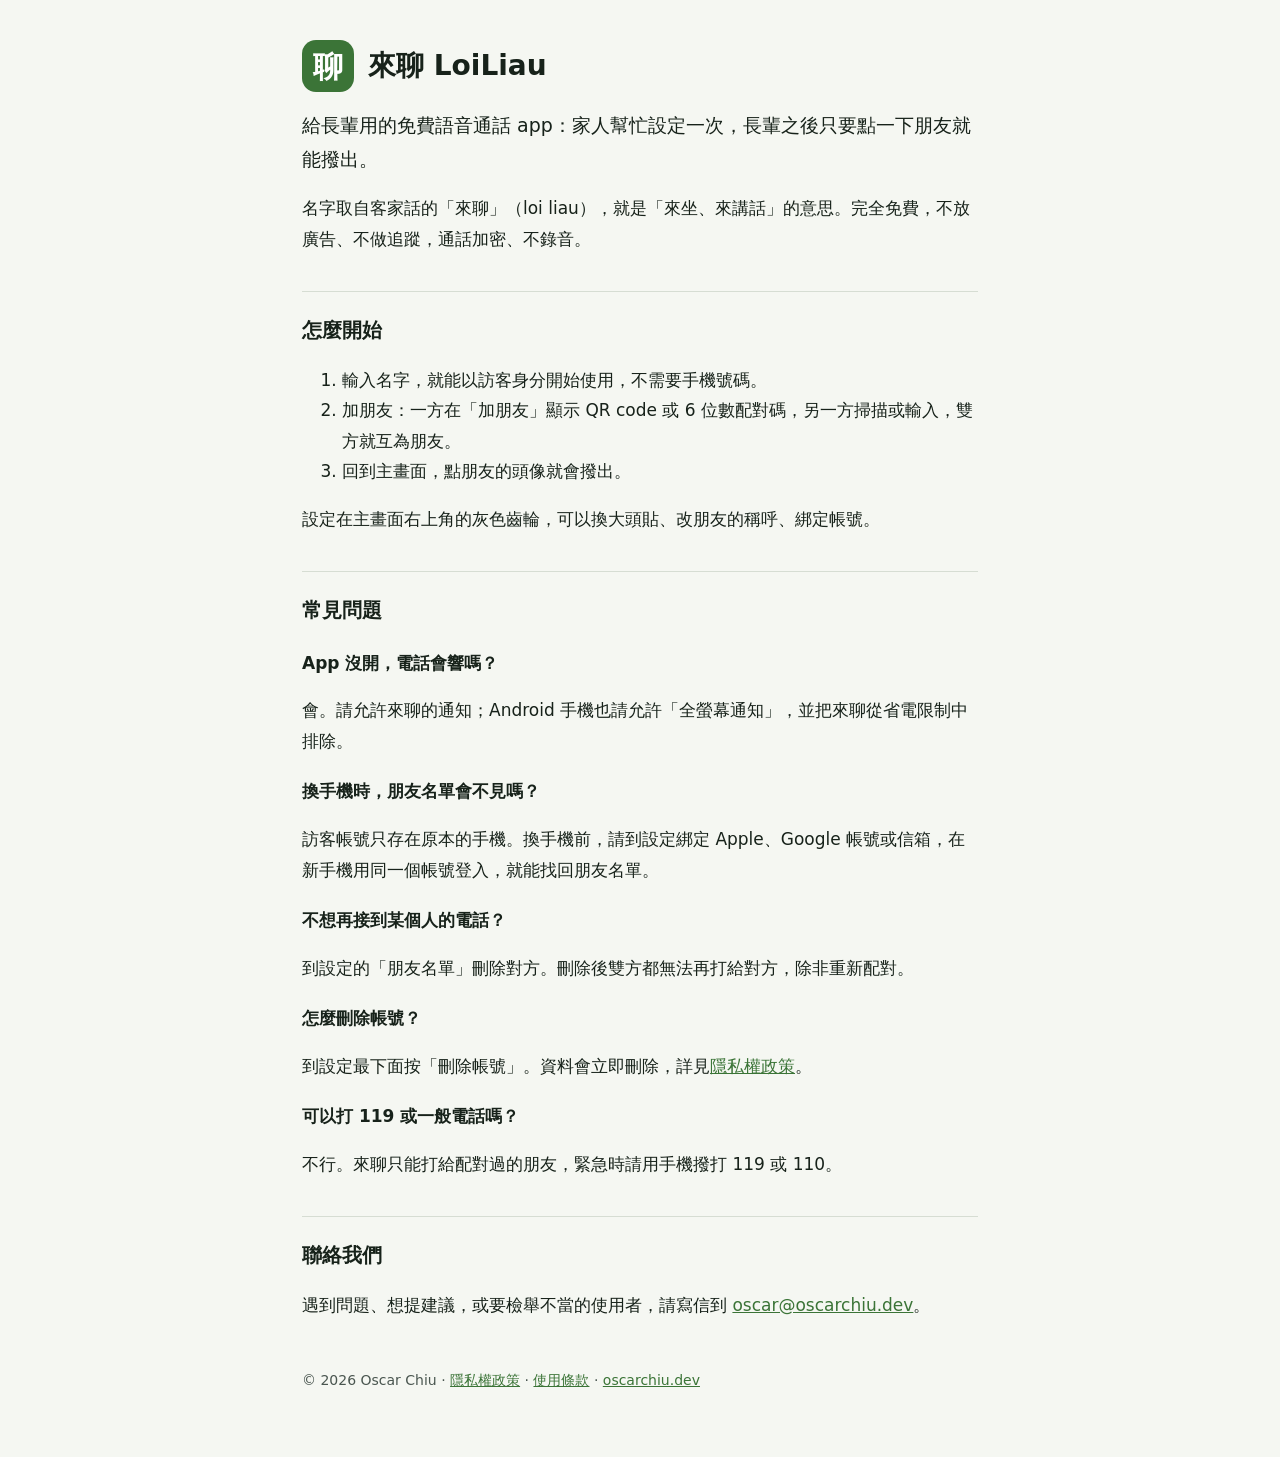
==== loiliau/index.html @ be4e20bd "Add the LoiLiau support page and terms of use" ====
<!doctype html>
<html lang="zh-Hant-TW">
<head>
<meta charset="utf-8">
<meta name="viewport" content="width=device-width, initial-scale=1">
<title>來聊 LoiLiau：給長輩用的免費語音通話</title>
<meta name="description" content="來聊是給長輩用的免費語音通話 app：家人幫忙設定一次，長輩之後點一下朋友就能撥出。使用說明、常見問題與聯絡方式。">
<link rel="canonical" href="https://oscarchiu.dev/loiliau/">
<style>
  :root { --ink: #17221A; --muted: #4A5650; --green: #3B7437; --line: #D6DDD3; --bg: #F5F7F2; }
  * { box-sizing: border-box; }
  body { margin: 0; background: var(--bg); color: var(--ink);
    font: 400 17px/1.8 "Noto Sans TC", -apple-system, system-ui, sans-serif; }
  main { max-width: 720px; margin: 0 auto; padding: 40px 22px 64px; }
  header { display: flex; align-items: center; gap: 14px; margin-bottom: 8px; }
  .icon { width: 52px; height: 52px; border-radius: 14px; background: var(--green); color: #fff;
    display: grid; place-items: center; font-size: 30px; font-weight: 900; flex: none; }
  h1 { font-size: 28px; line-height: 1.3; margin: 0; }
  h2 { font-size: 20px; margin: 36px 0 8px; padding-top: 20px; border-top: 1px solid var(--line); }
  h3 { font-size: 17px; margin: 20px 0 4px; }
  .lead { font-size: 19px; margin: 16px 0 0; }
  a { color: var(--green); }
  footer { margin-top: 48px; color: var(--muted); font-size: 14px; }
</style>
</head>
<body>
<main>
  <header><div class="icon" aria-hidden="true">聊</div><h1>來聊 LoiLiau</h1></header>
  <p class="lead">給長輩用的免費語音通話 app：家人幫忙設定一次，長輩之後只要點一下朋友就能撥出。</p>
  <p>名字取自客家話的「來聊」（loi liau），就是「來坐、來講話」的意思。完全免費，不放廣告、不做追蹤，通話加密、不錄音。</p>

  <h2>怎麼開始</h2>
  <ol>
    <li>輸入名字，就能以訪客身分開始使用，不需要手機號碼。</li>
    <li>加朋友：一方在「加朋友」顯示 QR code 或 6 位數配對碼，另一方掃描或輸入，雙方就互為朋友。</li>
    <li>回到主畫面，點朋友的頭像就會撥出。</li>
  </ol>
  <p>設定在主畫面右上角的灰色齒輪，可以換大頭貼、改朋友的稱呼、綁定帳號。</p>

  <h2>常見問題</h2>
  <h3>App 沒開，電話會響嗎？</h3>
  <p>會。請允許來聊的通知；Android 手機也請允許「全螢幕通知」，並把來聊從省電限制中排除。</p>
  <h3>換手機時，朋友名單會不見嗎？</h3>
  <p>訪客帳號只存在原本的手機。換手機前，請到設定綁定 Apple、Google 帳號或信箱，在新手機用同一個帳號登入，就能找回朋友名單。</p>
  <h3>不想再接到某個人的電話？</h3>
  <p>到設定的「朋友名單」刪除對方。刪除後雙方都無法再打給對方，除非重新配對。</p>
  <h3>怎麼刪除帳號？</h3>
  <p>到設定最下面按「刪除帳號」。資料會立即刪除，詳見<a href="privacy/">隱私權政策</a>。</p>
  <h3>可以打 119 或一般電話嗎？</h3>
  <p>不行。來聊只能打給配對過的朋友，緊急時請用手機撥打 119 或 110。</p>

  <h2>聯絡我們</h2>
  <p>遇到問題、想提建議，或要檢舉不當的使用者，請寫信到 <a href="mailto:oscar@oscarchiu.dev?subject=%E4%BE%86%E8%81%8A">oscar@oscarchiu.dev</a>。</p>

  <footer>© 2026 Oscar Chiu · <a href="privacy/">隱私權政策</a> · <a href="terms/">使用條款</a> · <a href="https://oscarchiu.dev/">oscarchiu.dev</a></footer>
</main>
</body>
</html>
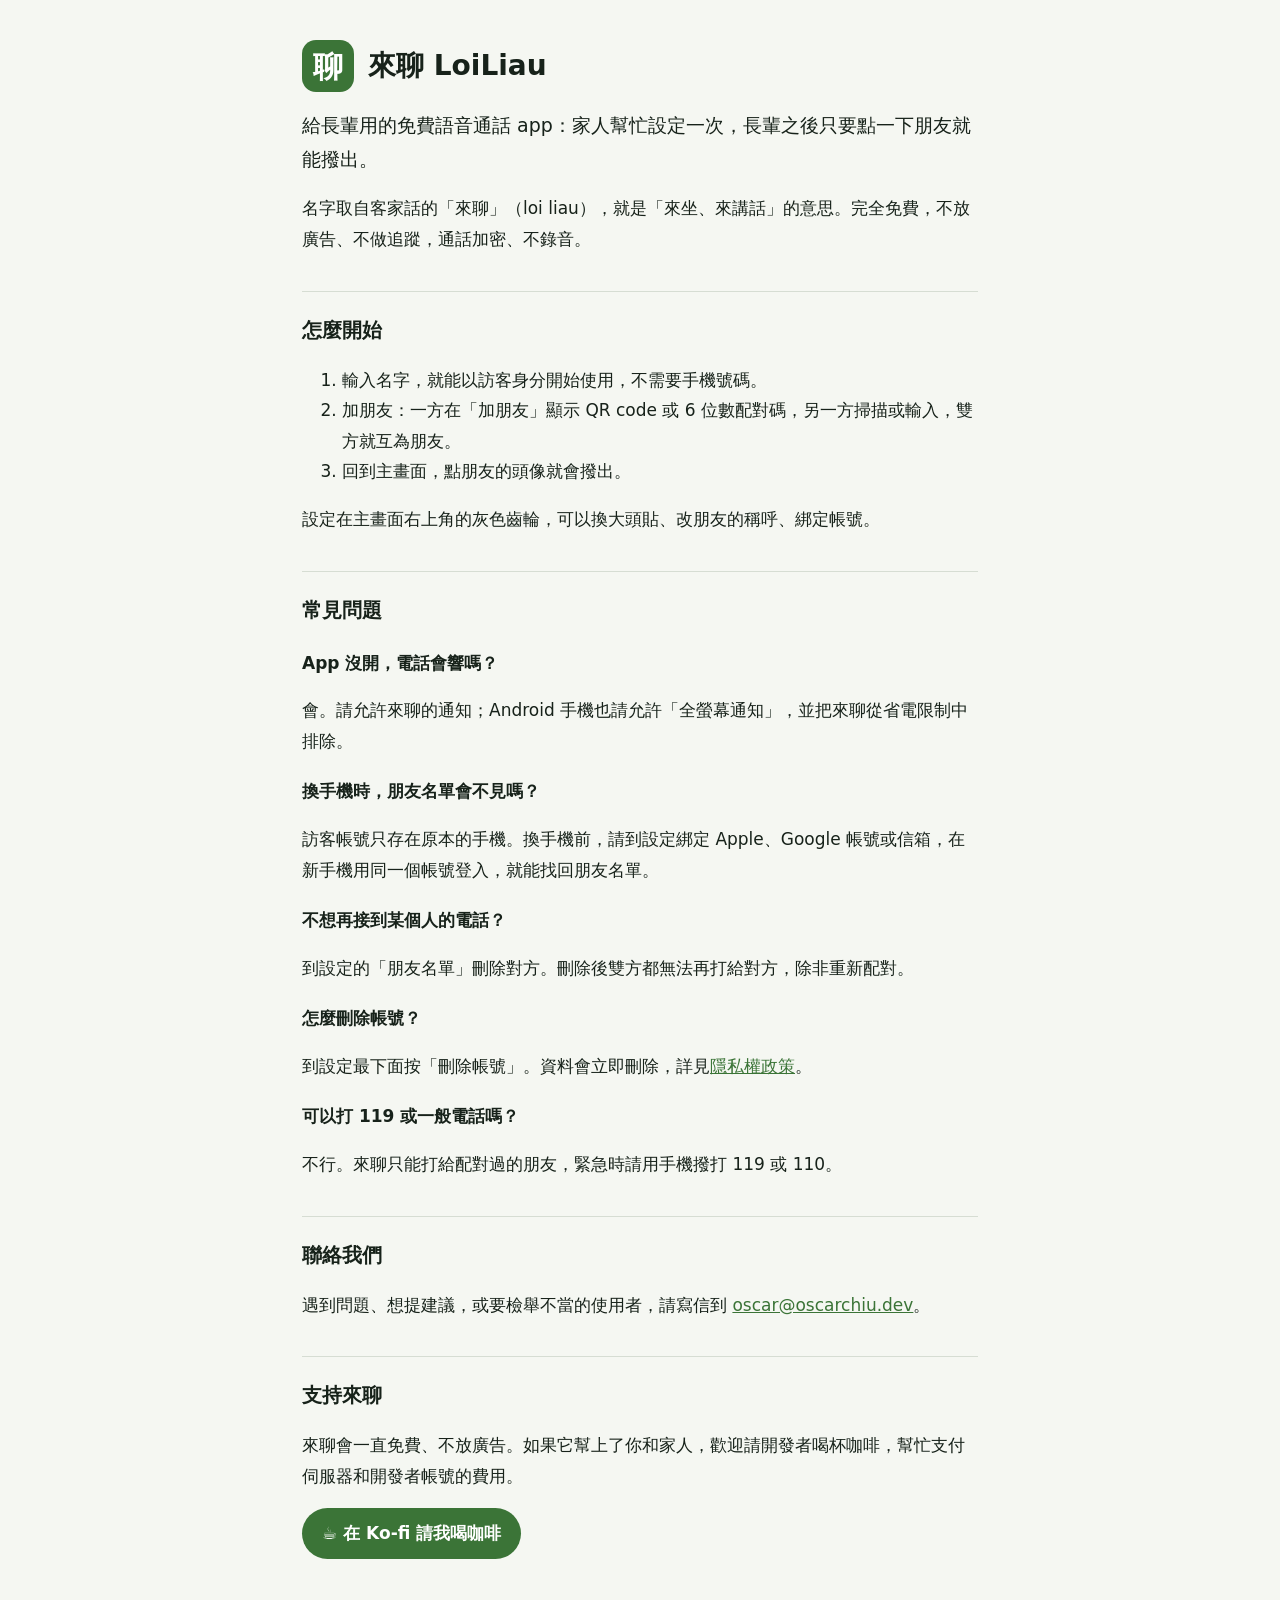
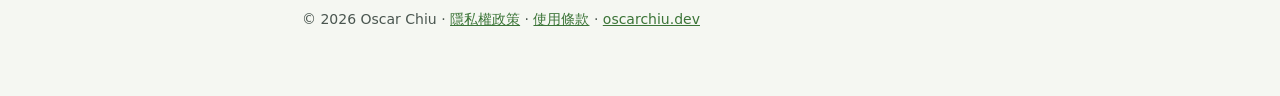
==== commit fcd032c7: "Add a Ko-fi link to the LoiLiau support page, hidden when opened from the app" ====
--- a/loiliau/index.html
+++ b/loiliau/index.html
@@ -20,6 +20,8 @@
   h3 { font-size: 17px; margin: 20px 0 4px; }
   .lead { font-size: 19px; margin: 16px 0 0; }
   a { color: var(--green); }
+  .kofi { display: inline-block; padding: 10px 20px; border-radius: 999px; background: var(--green);
+    color: #fff; font-weight: 700; text-decoration: none; }
   footer { margin-top: 48px; color: var(--muted); font-size: 14px; }
 </style>
 </head>
@@ -52,6 +54,18 @@
   <h2>聯絡我們</h2>
   <p>遇到問題、想提建議，或要檢舉不當的使用者，請寫信到 <a href="mailto:oscar@oscarchiu.dev?subject=%E4%BE%86%E8%81%8A">oscar@oscarchiu.dev</a>。</p>
 
+  <!-- Hidden unless opened outside the app: App Review does not allow an app to lead to tips for its developer. -->
+  <section id="sponsor" hidden>
+    <h2>支持來聊</h2>
+    <p>來聊會一直免費、不放廣告。如果它幫上了你和家人，歡迎請開發者喝杯咖啡，幫忙支付伺服器和開發者帳號的費用。</p>
+    <p><a class="kofi" href="https://ko-fi.com/oscarchiudev" target="_blank" rel="noopener">☕ 在 Ko-fi 請我喝咖啡</a></p>
+  </section>
+  <script>
+    if (new URLSearchParams(location.search).get('from') !== 'app') {
+      document.getElementById('sponsor').hidden = false;
+    }
+  </script>
+
   <footer>© 2026 Oscar Chiu · <a href="privacy/">隱私權政策</a> · <a href="terms/">使用條款</a> · <a href="https://oscarchiu.dev/">oscarchiu.dev</a></footer>
 </main>
 </body>
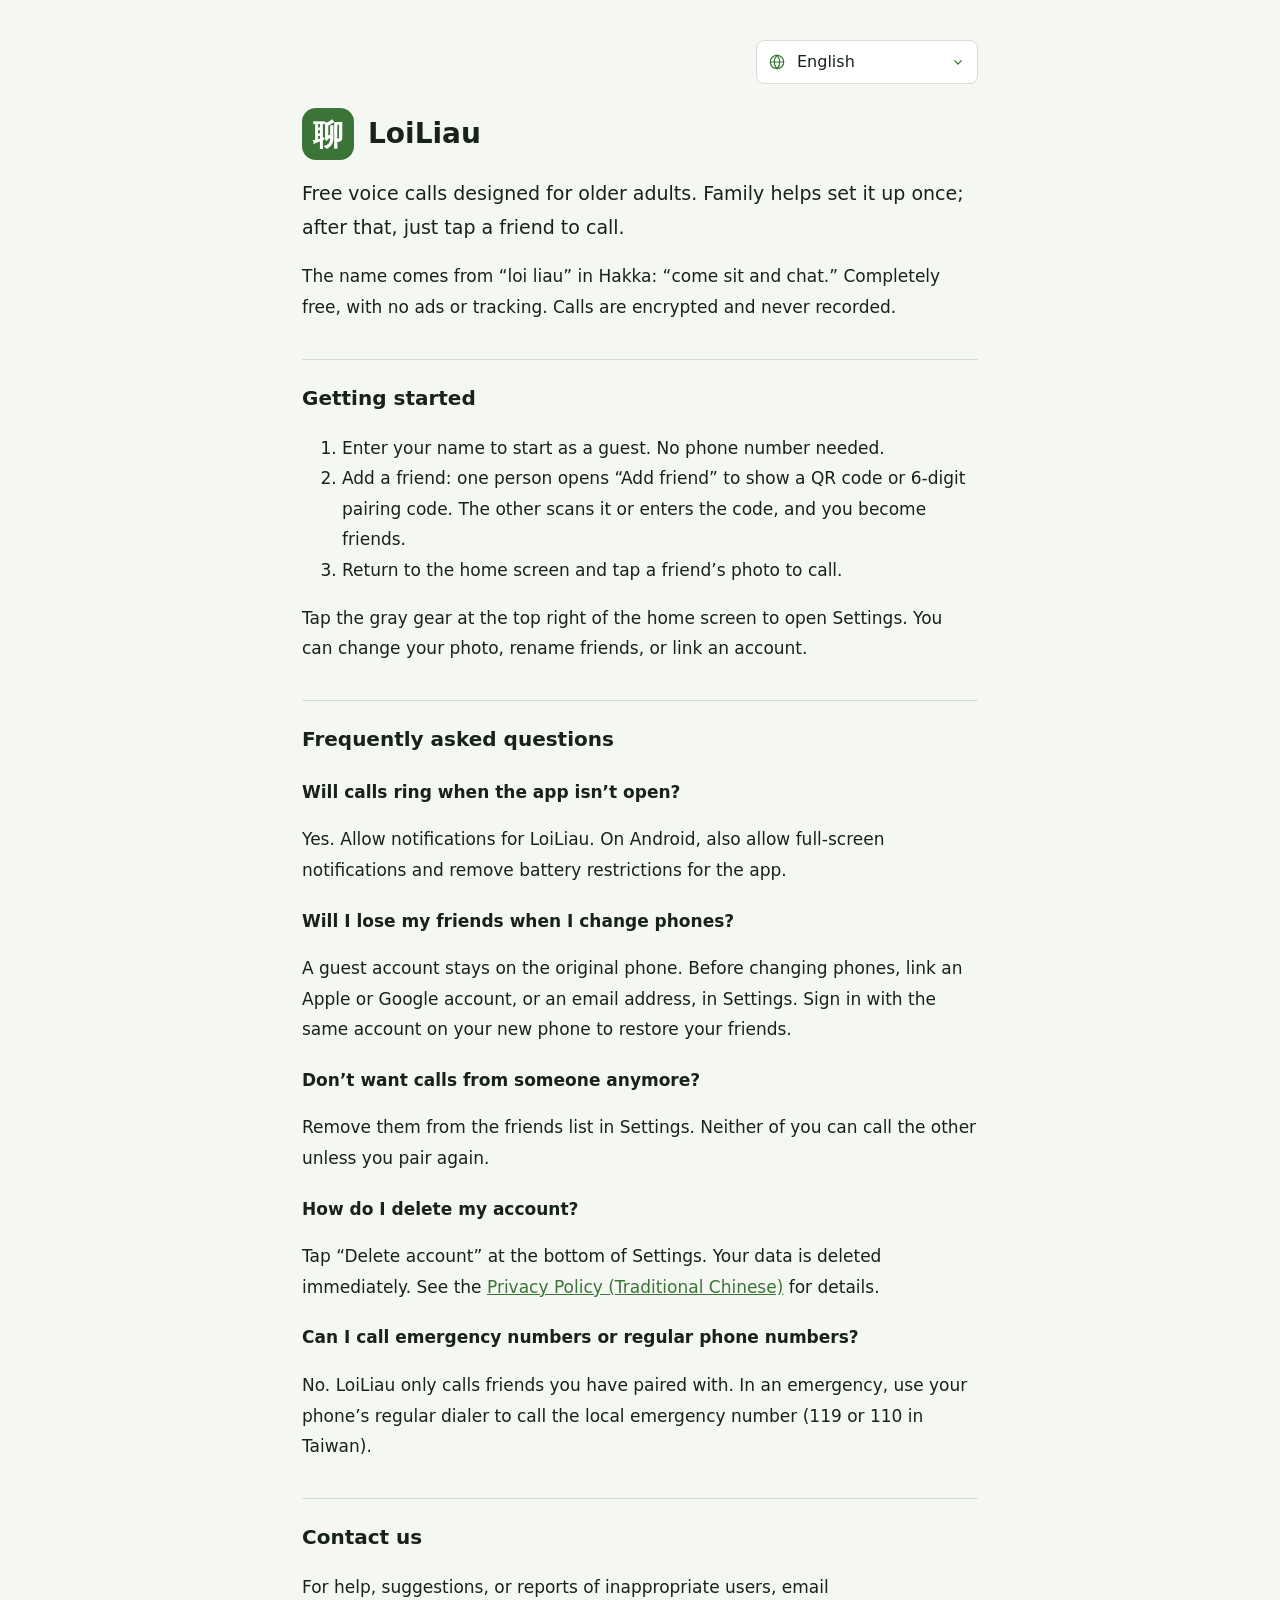
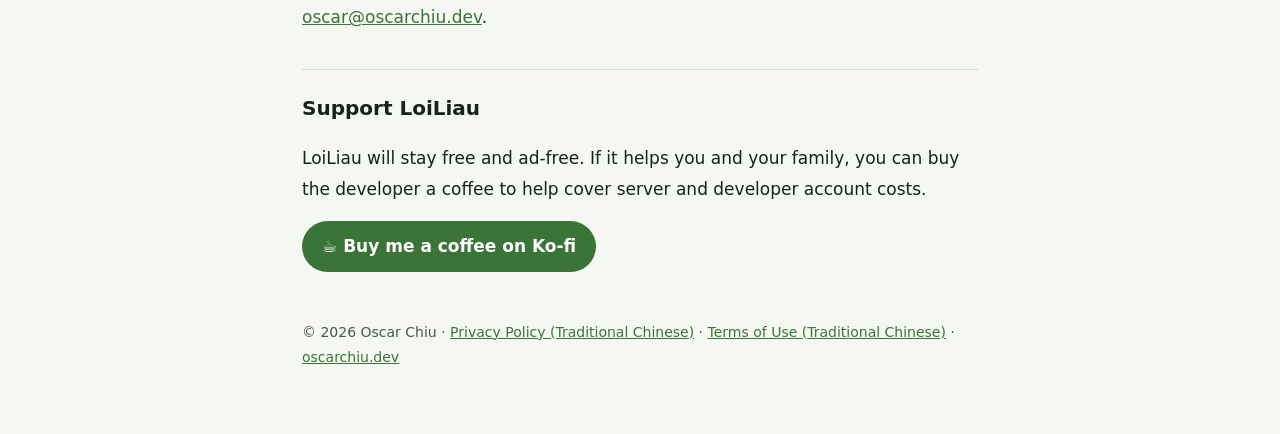
==== commit 2db4cced: "Add English and Indonesian to LoiLiau introduction page" ====
--- a/loiliau/index.html
+++ b/loiliau/index.html
@@ -22,43 +22,65 @@
   a { color: var(--green); }
   .kofi { display: inline-block; padding: 10px 20px; border-radius: 999px; background: var(--green);
     color: #fff; font-weight: 700; text-decoration: none; }
+  .lang { display: flex; justify-content: flex-end; margin-bottom: 24px; }
+  .lang label { display: inline-flex; position: relative; max-width: 100%; }
+  .lang svg { position: absolute; left: 12px; top: 50%; transform: translateY(-50%); width: 18px; height: 18px; color: var(--green); pointer-events: none; }
+  .lang .chevron { left: auto; right: 12px; width: 16px; height: 16px; }
+  /* Reset native chrome so Safari honors padding and does not add a second arrow. */
+  .lang select { -webkit-appearance: none; appearance: none; display: block; font: inherit; font-size: 16px; line-height: 1.25;
+    cursor: pointer; color: var(--ink); background: #fff; border: 1px solid var(--line); border-radius: 8px;
+    padding: 10px 38px 10px 40px; min-height: 44px; max-width: 100%; }
+  .lang select:focus-visible { outline: 2px solid var(--green); outline-offset: 3px; }
+  .sr-only { position: absolute; width: 1px; height: 1px; padding: 0; margin: -1px; overflow: hidden; clip-path: inset(50%); white-space: nowrap; border: 0; }
   footer { margin-top: 48px; color: var(--muted); font-size: 14px; }
 </style>
 </head>
 <body>
 <main>
-  <header><div class="icon" aria-hidden="true">聊</div><h1>來聊 LoiLiau</h1></header>
-  <p class="lead">給長輩用的免費語音通話 app：家人幫忙設定一次，長輩之後只要點一下朋友就能撥出。</p>
-  <p>名字取自客家話的「來聊」（loi liau），就是「來坐、來講話」的意思。完全免費，不放廣告、不做追蹤，通話加密、不錄音。</p>
+  <nav class="lang" aria-label="Language">
+    <label>
+      <span class="sr-only">語言 / Language / Bahasa</span>
+      <svg viewBox="0 0 24 24" fill="none" stroke="currentColor" stroke-width="1.6" aria-hidden="true" focusable="false"><circle cx="12" cy="12" r="9"/><path d="M3 12h18M12 3c5 5 5 13 0 18-5-5-5-13 0-18Z"/></svg>
+      <select id="language-select">
+        <option value="zh" lang="zh-Hant">繁體中文</option>
+        <option value="en" lang="en">English</option>
+        <option value="id" lang="id">Bahasa Indonesia</option>
+      </select>
+      <svg class="chevron" viewBox="0 0 24 24" fill="none" stroke="currentColor" stroke-width="1.8" stroke-linecap="round" stroke-linejoin="round" aria-hidden="true" focusable="false"><path d="m7 10 5 5 5-5"/></svg>
+    </label>
+  </nav>
+  <header><div class="icon" aria-hidden="true">聊</div><h1 data-i18n="name">來聊 LoiLiau</h1></header>
+  <p class="lead" data-i18n="lead">給長輩用的免費語音通話 app：家人幫忙設定一次，長輩之後只要點一下朋友就能撥出。</p>
+  <p data-i18n="about">名字取自客家話的「來聊」（loi liau），就是「來坐、來講話」的意思。完全免費，不放廣告、不做追蹤，通話加密、不錄音。</p>
 
-  <h2>怎麼開始</h2>
+  <h2 data-i18n="start">怎麼開始</h2>
   <ol>
-    <li>輸入名字，就能以訪客身分開始使用，不需要手機號碼。</li>
-    <li>加朋友：一方在「加朋友」顯示 QR code 或 6 位數配對碼，另一方掃描或輸入，雙方就互為朋友。</li>
-    <li>回到主畫面，點朋友的頭像就會撥出。</li>
+    <li data-i18n="stepName">輸入名字，就能以訪客身分開始使用，不需要手機號碼。</li>
+    <li data-i18n="stepPair">加朋友：一方在「加朋友」顯示 QR code 或 6 位數配對碼，另一方掃描或輸入，雙方就互為朋友。</li>
+    <li data-i18n="stepCall">回到主畫面，點朋友的頭像就會撥出。</li>
   </ol>
-  <p>設定在主畫面右上角的灰色齒輪，可以換大頭貼、改朋友的稱呼、綁定帳號。</p>
+  <p data-i18n="settings">設定在主畫面右上角的灰色齒輪，可以換大頭貼、改朋友的稱呼、綁定帳號。</p>
 
-  <h2>常見問題</h2>
-  <h3>App 沒開，電話會響嗎？</h3>
-  <p>會。請允許來聊的通知；Android 手機也請允許「全螢幕通知」，並把來聊從省電限制中排除。</p>
-  <h3>換手機時，朋友名單會不見嗎？</h3>
-  <p>訪客帳號只存在原本的手機。換手機前，請到設定綁定 Apple、Google 帳號或信箱，在新手機用同一個帳號登入，就能找回朋友名單。</p>
-  <h3>不想再接到某個人的電話？</h3>
-  <p>到設定的「朋友名單」刪除對方。刪除後雙方都無法再打給對方，除非重新配對。</p>
-  <h3>怎麼刪除帳號？</h3>
-  <p>到設定最下面按「刪除帳號」。資料會立即刪除，詳見<a href="privacy/">隱私權政策</a>。</p>
-  <h3>可以打 119 或一般電話嗎？</h3>
-  <p>不行。來聊只能打給配對過的朋友，緊急時請用手機撥打 119 或 110。</p>
+  <h2 data-i18n="faq">常見問題</h2>
+  <h3 data-i18n="ringQuestion">App 沒開，電話會響嗎？</h3>
+  <p data-i18n="ringAnswer">會。請允許來聊的通知；Android 手機也請允許「全螢幕通知」，並把來聊從省電限制中排除。</p>
+  <h3 data-i18n="phoneQuestion">換手機時，朋友名單會不見嗎？</h3>
+  <p data-i18n="phoneAnswer">訪客帳號只存在原本的手機。換手機前，請到設定綁定 Apple、Google 帳號或信箱，在新手機用同一個帳號登入，就能找回朋友名單。</p>
+  <h3 data-i18n="removeQuestion">不想再接到某個人的電話？</h3>
+  <p data-i18n="removeAnswer">到設定的「朋友名單」刪除對方。刪除後雙方都無法再打給對方，除非重新配對。</p>
+  <h3 data-i18n="deleteQuestion">怎麼刪除帳號？</h3>
+  <p data-i18n="deleteAnswer">到設定最下面按「刪除帳號」。資料會立即刪除，詳見<a href="privacy/">隱私權政策</a>。</p>
+  <h3 data-i18n="emergencyQuestion">可以打 119 或一般電話嗎？</h3>
+  <p data-i18n="emergencyAnswer">不行。來聊只能打給配對過的朋友，緊急時請用手機撥打 119 或 110。</p>
 
-  <h2>聯絡我們</h2>
-  <p>遇到問題、想提建議，或要檢舉不當的使用者，請寫信到 <a href="mailto:oscar@oscarchiu.dev?subject=%E4%BE%86%E8%81%8A">oscar@oscarchiu.dev</a>。</p>
+  <h2 data-i18n="contact">聯絡我們</h2>
+  <p data-i18n="contactBody">遇到問題、想提建議，或要檢舉不當的使用者，請寫信到 <a href="mailto:oscar@oscarchiu.dev?subject=%E4%BE%86%E8%81%8A">oscar@oscarchiu.dev</a>。</p>
 
   <!-- Hidden unless opened outside the app: App Review does not allow an app to lead to tips for its developer. -->
   <section id="sponsor" hidden>
-    <h2>支持來聊</h2>
-    <p>來聊會一直免費、不放廣告。如果它幫上了你和家人，歡迎請開發者喝杯咖啡，幫忙支付伺服器和開發者帳號的費用。</p>
-    <p><a class="kofi" href="https://ko-fi.com/oscarchiudev" target="_blank" rel="noopener">☕ 在 Ko-fi 請我喝咖啡</a></p>
+    <h2 data-i18n="support">支持來聊</h2>
+    <p data-i18n="supportBody">來聊會一直免費、不放廣告。如果它幫上了你和家人，歡迎請開發者喝杯咖啡，幫忙支付伺服器和開發者帳號的費用。</p>
+    <p><a data-i18n="coffee" class="kofi" href="https://ko-fi.com/oscarchiudev" target="_blank" rel="noopener">☕ 在 Ko-fi 請我喝咖啡</a></p>
   </section>
   <script>
     if (new URLSearchParams(location.search).get('from') !== 'app') {
@@ -66,7 +88,8 @@
     }
   </script>
 
-  <footer>© 2026 Oscar Chiu · <a href="privacy/">隱私權政策</a> · <a href="terms/">使用條款</a> · <a href="https://oscarchiu.dev/">oscarchiu.dev</a></footer>
+  <footer>© 2026 Oscar Chiu · <a href="privacy/" data-i18n="privacy">隱私權政策</a> · <a href="terms/" data-i18n="terms">使用條款</a> · <a href="https://oscarchiu.dev/">oscarchiu.dev</a></footer>
 </main>
+<script src="localization.js"></script>
 </body>
 </html>
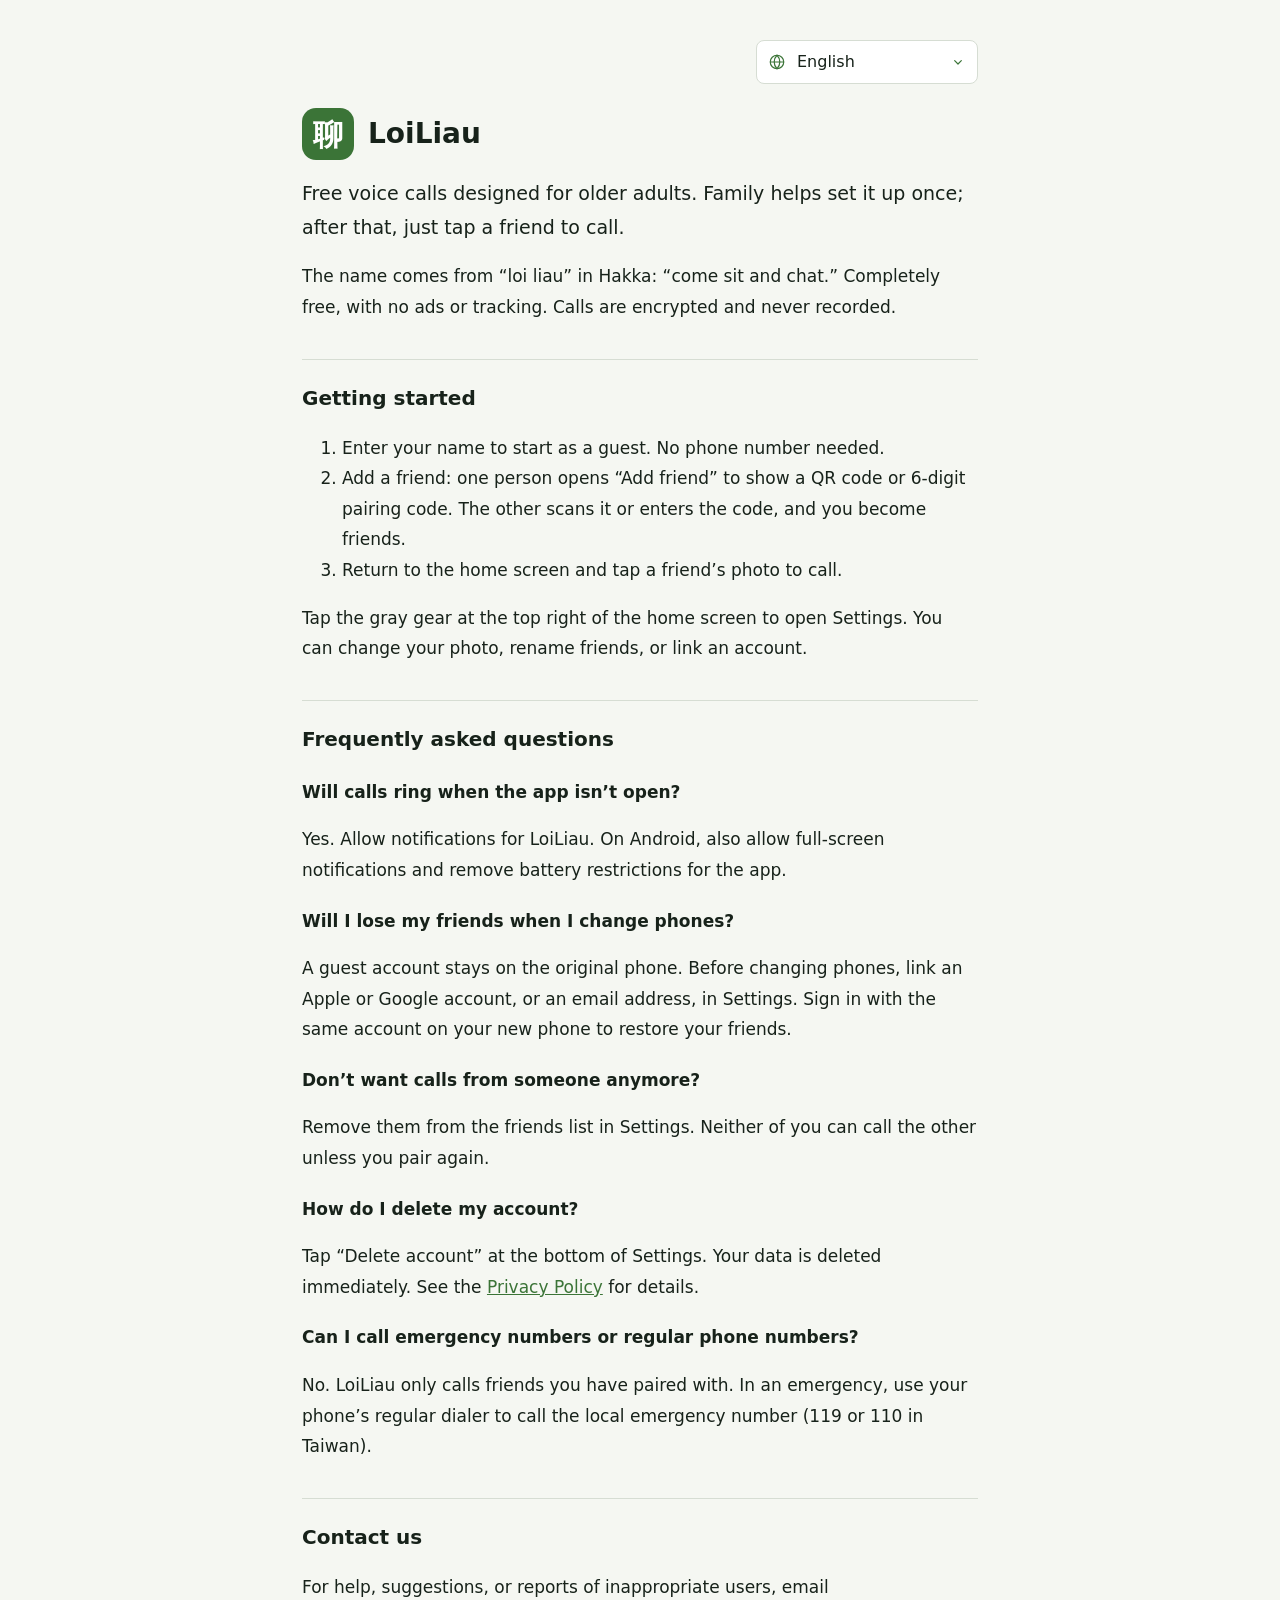
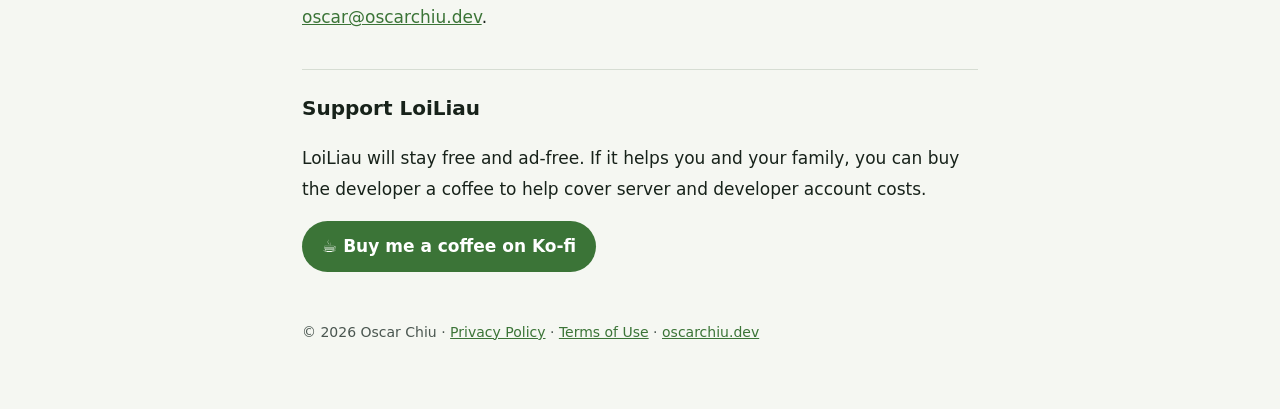
==== commit 38788a04: "Localize LoiLiau privacy policy and terms in English and Indonesian" ====
--- a/loiliau/index.html
+++ b/loiliau/index.html
@@ -6,6 +6,7 @@
 <title>來聊 LoiLiau：給長輩用的免費語音通話</title>
 <meta name="description" content="來聊是給長輩用的免費語音通話 app：家人幫忙設定一次，長輩之後點一下朋友就能撥出。使用說明、常見問題與聯絡方式。">
 <link rel="canonical" href="https://oscarchiu.dev/loiliau/">
+<link rel="stylesheet" href="language.css">
 <style>
   :root { --ink: #17221A; --muted: #4A5650; --green: #3B7437; --line: #D6DDD3; --bg: #F5F7F2; }
   * { box-sizing: border-box; }
@@ -22,16 +23,6 @@
   a { color: var(--green); }
   .kofi { display: inline-block; padding: 10px 20px; border-radius: 999px; background: var(--green);
     color: #fff; font-weight: 700; text-decoration: none; }
-  .lang { display: flex; justify-content: flex-end; margin-bottom: 24px; }
-  .lang label { display: inline-flex; position: relative; max-width: 100%; }
-  .lang svg { position: absolute; left: 12px; top: 50%; transform: translateY(-50%); width: 18px; height: 18px; color: var(--green); pointer-events: none; }
-  .lang .chevron { left: auto; right: 12px; width: 16px; height: 16px; }
-  /* Reset native chrome so Safari honors padding and does not add a second arrow. */
-  .lang select { -webkit-appearance: none; appearance: none; display: block; font: inherit; font-size: 16px; line-height: 1.25;
-    cursor: pointer; color: var(--ink); background: #fff; border: 1px solid var(--line); border-radius: 8px;
-    padding: 10px 38px 10px 40px; min-height: 44px; max-width: 100%; }
-  .lang select:focus-visible { outline: 2px solid var(--green); outline-offset: 3px; }
-  .sr-only { position: absolute; width: 1px; height: 1px; padding: 0; margin: -1px; overflow: hidden; clip-path: inset(50%); white-space: nowrap; border: 0; }
   footer { margin-top: 48px; color: var(--muted); font-size: 14px; }
 </style>
 </head>
@@ -90,6 +81,7 @@
 
   <footer>© 2026 Oscar Chiu · <a href="privacy/" data-i18n="privacy">隱私權政策</a> · <a href="terms/" data-i18n="terms">使用條款</a> · <a href="https://oscarchiu.dev/">oscarchiu.dev</a></footer>
 </main>
+<script src="language.js"></script>
 <script src="localization.js"></script>
 </body>
 </html>
--- a/loiliau/language.css
+++ b/loiliau/language.css
@@ -0,0 +1,10 @@
+  .lang { display: flex; justify-content: flex-end; margin-bottom: 24px; }
+  .lang label { display: inline-flex; position: relative; max-width: 100%; }
+  .lang svg { position: absolute; left: 12px; top: 50%; transform: translateY(-50%); width: 18px; height: 18px; color: var(--green); pointer-events: none; }
+  .lang .chevron { left: auto; right: 12px; width: 16px; height: 16px; }
+  /* Reset native chrome so Safari honors padding and does not add a second arrow. */
+  .lang select { -webkit-appearance: none; appearance: none; display: block; font: inherit; font-size: 16px; line-height: 1.25;
+    cursor: pointer; color: var(--ink); background: #fff; border: 1px solid var(--line); border-radius: 8px;
+    padding: 10px 38px 10px 40px; min-height: 44px; max-width: 100%; }
+  .lang select:focus-visible { outline: 2px solid var(--green); outline-offset: 3px; }
+  .sr-only { position: absolute; width: 1px; height: 1px; padding: 0; margin: -1px; overflow: hidden; clip-path: inset(50%); white-space: nowrap; border: 0; }
